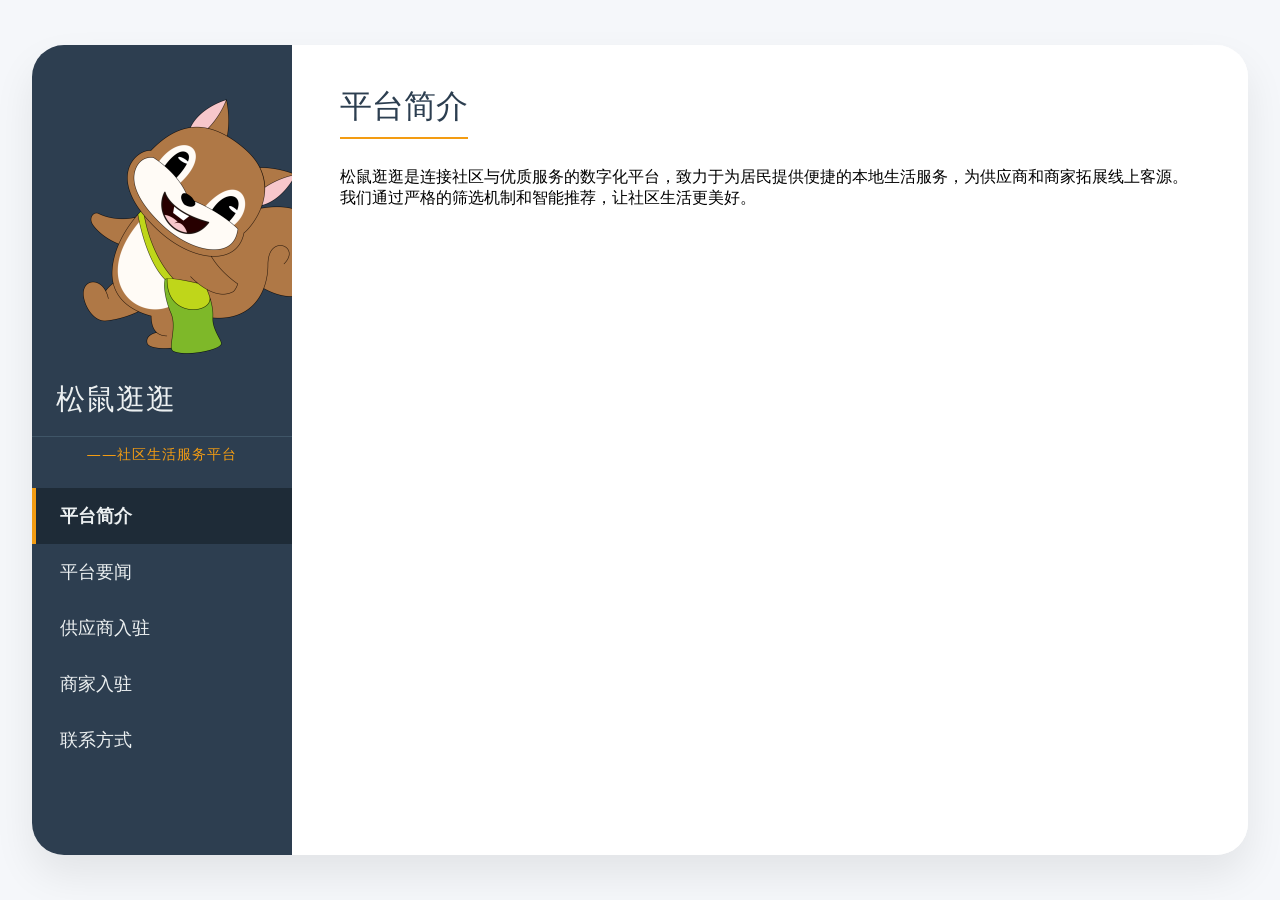
==== index.html @ 46974fdc "本地logo" ====
<!DOCTYPE html>
<html lang="zh-CN">
<head>
    <meta charset="UTF-8">
    <meta name="viewport" content="width=device-width, initial-scale=1.0">
    <title>松鼠逛逛 · 社区生活服务</title>
    <link rel="stylesheet" href="css/style.css">
    <!-- 天地图 API (使用您的密钥) -->
    <script type="text/javascript" src="https://api.tianditu.gov.cn/api?v=4.0&tk=0a38cebb8893c8ae603090f97803e3af"></script>
</head>
<body>
    <div class="container">
        <!-- 左侧固定菜单 -->
        <aside class="sidebar">
    <div class="logo-area">
        <img src="images/logo.png" alt="松鼠逛逛" class="logo-img">
        <span class="logo-text">松鼠逛逛</span>
    </div>
    <div class="slogan">——社区生活服务平台</div>
    <nav>
                <ul>
                    <li class="menu-item active" data-target="intro">平台简介</li>
                    <li class="menu-item" data-target="news">平台要闻</li>
                    <li class="menu-item" data-target="supplier">供应商入驻</li>
                    <li class="menu-item" data-target="merchant">商家入驻</li>
                    <li class="menu-item" data-target="contact">联系方式</li>
                </ul>
            </nav>
        </aside>

        <!-- 右侧主要内容区域 -->
        <main class="content" id="content-area">
            <!-- 平台简介 -->
            <div id="intro" class="page active">
                <h2>平台简介</h2>
                <p>松鼠逛逛是连接社区与优质服务的数字化平台，致力于为居民提供便捷的本地生活服务，为供应商和商家拓展线上客源。我们通过严格的筛选机制和智能推荐，让社区生活更美好。</p>
            </div>

            <!-- 平台要闻 (动态加载) -->
            <div id="news" class="page">
                <h2>平台要闻</h2>
                <div id="news-list"></div>
            </div>

            <!-- 供应商入驻表单 -->
            <div id="supplier" class="page">
                <h2>供应商入驻</h2>
                <form id="supplierForm">
                    <label>店铺名称 <input type="text" name="shopName" required></label>
                    <label>联系人电话 <input type="tel" name="contactPhone" required></label>
                    <div class="address-group">
                        <label>省市区</label>
                        <select id="supplierProvince" name="province" required></select>
                        <select id="supplierCity" name="city" required></select>
                        <select id="supplierDistrict" name="district" required></select>
                    </div>
                    <label>详细地址 <input type="text" name="detailAddress" required></label>
                    <button type="button" class="map-pick-btn" data-form="supplier">📍 地图选点</button>
                    <button type="submit">提交入驻申请</button>
                </form>
            </div>

            <!-- 商家入驻表单 -->
            <div id="merchant" class="page">
                <h2>商家入驻</h2>
                <form id="merchantForm">
                    <label>店铺名称 <input type="text" name="shopName" required></label>
                    <label>联系人电话 <input type="tel" name="contactPhone" required></label>
                    <div class="address-group">
                        <label>省市区</label>
                        <select id="merchantProvince" name="province" required></select>
                        <select id="merchantCity" name="city" required></select>
                        <select id="merchantDistrict" name="district" required></select>
                    </div>
                    <label>详细地址 <input type="text" name="detailAddress" required></label>
                    <button type="button" class="map-pick-btn" data-form="merchant">📍 地图选点</button>
                    <button type="submit">提交入驻申请</button>
                </form>
            </div>

            <!-- 平台联系方式 -->
            <div id="contact" class="page">
                <h2>平台联系方式</h2>
                <p>📞 电话：<strong>400-123-4567</strong>  （请修改为实际电话）</p>
                <p>📧 邮箱：<strong>contact@songu.com</strong>  （请修改为实际邮箱）</p>
                <p>🏢 地址：<strong>上海市浦东新区松鼠大厦18F</strong>  （请修改为实际地址）</p>
                <p>⏰ 服务时间：周一至周日 9:00 - 21:00</p>
            </div>
        </main>
    </div>

    <!-- 地图选点弹窗 -->
    <div id="mapModal" class="modal">
        <div class="modal-content">
            <span class="close">&times;</span>
            <div style="margin-bottom: 10px; display: flex; gap: 8px;">
                <input type="text" id="searchAddress" placeholder="输入地址搜索" style="flex:1; padding:8px; border:1px solid #ddd; border-radius:8px;">
                <button id="searchBtn" style="padding:8px 16px; background:#3498db; color:white; border:none; border-radius:8px; cursor:pointer;">搜索</button>
            </div>
            <div id="mapContainer" style="width:100%; height:400px;"></div>
            <p>点击地图上的位置，系统将自动填充省市区及详细地址</p>
        </div>
    </div>

    <script src="js/tianmap.js"></script>
    <script src="js/main.js"></script>
</body>
</html>
---- css/style.css ----
* {
    margin: 0;
    padding: 0;
    box-sizing: border-box;
    font-family: 'Segoe UI', Roboto, system-ui, sans-serif;
}

body {
    background: #f5f7fa;
    height: 100vh;
    display: flex;
    align-items: center;
    justify-content: center;
}

.container {
    display: flex;
    width: 1300px;
    max-width: 95vw;
    height: 90vh;
    min-height: 600px;
    background: white;
    border-radius: 32px;
    box-shadow: 0 20px 40px rgba(0,0,0,0.08);
    overflow: hidden;
}

/* 左侧菜单 */
.sidebar {
    width: 260px;
    background: #2d3e50;
    color: #ecf0f1;
    padding: 32px 0;
    display: flex;
    flex-direction: column;
    height: 100%;
    flex-shrink: 0;
}

.logo-area {
    padding: 0 24px 16px 24px;
    border-bottom: 1px solid #3f5567;
    margin-bottom: 8px;
}

.logo-text {
    font-size: 1.8rem;
    font-weight: 400;
    letter-spacing: 1px;
}

.slogan {
    color: #f39c12;
    font-size: 0.9rem;
    text-align: center;
    margin-bottom: 24px;
    letter-spacing: 1px;
}

.sidebar nav ul {
    list-style: none;
}

.menu-item {
    padding: 16px 24px;
    font-size: 1.1rem;
    cursor: pointer;
    transition: 0.2s;
    border-left: 4px solid transparent;
}

.menu-item:hover {
    background: #3f5567;
    border-left-color: #f39c12;
}

.menu-item.active {
    background: #1e2b37;
    border-left-color: #f39c12;
    font-weight: 600;
}

/* 右侧内容 */
.content {
    flex: 1;
    padding: 40px 48px;
    overflow-y: auto;
    background: #ffffff;
}

.page {
    display: none;
}

.page.active {
    display: block;
}

h2 {
    font-size: 2rem;
    font-weight: 500;
    margin-bottom: 28px;
    color: #2c3e50;
    border-bottom: 2px solid #f39c12;
    padding-bottom: 8px;
    display: inline-block;
}

/* 新闻列表 */
.news-item {
    background: #f8f9fc;
    border-radius: 16px;
    padding: 20px 24px;
    margin-bottom: 20px;
    box-shadow: 0 4px 12px rgba(0,0,0,0.02);
    transition: 0.15s;
    border-left: 6px solid #f39c12;
}

.news-header {
    cursor: pointer;
    transition: background 0.2s;
    border-radius: 8px;
    padding: 4px 0;
}

.news-header:hover {
    background: #f0f2f5;
}

.news-item h3 {
    font-size: 1.4rem;
    color: #2c3e50;
    margin-bottom: 8px;
}

.news-time {
    font-size: 0.9rem;
    color: #7f8c8d;
    margin-bottom: 12px;
}

.news-content {
    display: none;
    margin-top: 12px;
    padding-left: 16px;
    border-left: 3px solid #f39c12;
    line-height: 1.7;
    color: #34495e;
}

/* 表单样式 */
form {
    max-width: 600px;
    background: #f9f9fc;
    padding: 32px;
    border-radius: 24px;
    box-shadow: 0 8px 20px rgba(0,0,0,0.02);
}

form label {
    display: block;
    margin-bottom: 20px;
    font-weight: 500;
    color: #2d3e50;
}

form input, form select {
    width: 100%;
    padding: 12px 16px;
    margin-top: 6px;
    border: 1px solid #d0d9e4;
    border-radius: 12px;
    font-size: 1rem;
    background: white;
    transition: 0.15s;
}

form input:focus, form select:focus {
    outline: none;
    border-color: #f39c12;
    box-shadow: 0 0 0 3px rgba(243,156,18,0.1);
}

.address-group select {
    width: calc(33.33% - 6px);
    margin-right: 6px;
    display: inline-block;
}

.address-group select:last-child {
    margin-right: 0;
}

.map-pick-btn {
    background: #3498db;
    color: white;
    border: none;
    padding: 12px 24px;
    border-radius: 30px;
    font-size: 1rem;
    font-weight: 600;
    cursor: pointer;
    margin: 10px 0 20px 0;
    border: none;
    transition: 0.15s;
}

.map-pick-btn:hover {
    background: #2980b9;
}

button[type="submit"] {
    background: #f39c12;
    color: white;
    border: none;
    padding: 14px 28px;
    border-radius: 40px;
    font-size: 1.1rem;
    font-weight: 600;
    cursor: pointer;
    width: 100%;
    transition: 0.15s;
}

button[type="submit"]:hover {
    background: #e67e22;
}

/* 地图弹窗 */
.modal {
    display: none;
    position: fixed;
    z-index: 1000;
    left: 0;
    top: 0;
    width: 100%;
    height: 100%;
    background: rgba(0,0,0,0.5);
    align-items: center;
    justify-content: center;
}

.modal-content {
    background: white;
    width: 700px;
    max-width: 90%;
    border-radius: 28px;
    padding: 24px;
    position: relative;
}

.close {
    position: absolute;
    right: 24px;
    top: 16px;
    font-size: 28px;
    font-weight: 600;
    color: #aaa;
    cursor: pointer;
}

.close:hover {
    color: #333;
}

#mapContainer {
    border-radius: 16px;
    margin: 16px 0;
}

/* 手机端优化 */
@media (max-width: 800px) {
    .container {
        flex-direction: column;
        height: auto;
        border-radius: 0;
        min-height: auto;
    }
    .sidebar {
        width: 100%;
        height: auto;
        padding: 12px 8px;
    }
    .logo-area {
        padding: 0 12px 12px 12px;
    }
    .logo-text {
        font-size: 1.5rem;
    }
    .slogan {
        font-size: 0.8rem;
        margin-bottom: 12px;
    }
    .sidebar nav ul {
        display: flex;
        flex-wrap: wrap;
        justify-content: center;
        gap: 4px;
    }
    .menu-item {
        display: inline-block;
        width: auto;
        border-left: none;
        border-bottom: 3px solid transparent;
        padding: 8px 12px;
        font-size: 0.95rem;
    }
    .menu-item.active {
        border-bottom-color: #f39c12;
        background: none;
    }
    .content {
        padding: 16px;
        justify-content: flex-start;
    }
    h2 {
        font-size: 1.6rem;
        margin-bottom: 16px;
    }
    form {
        padding: 20px;
    }
    .address-group select {
        width: 100%;
        margin-right: 0;
        margin-bottom: 8px;
    }
    .map-pick-btn, button[type="submit"] {
        width: 100%;
    }
}
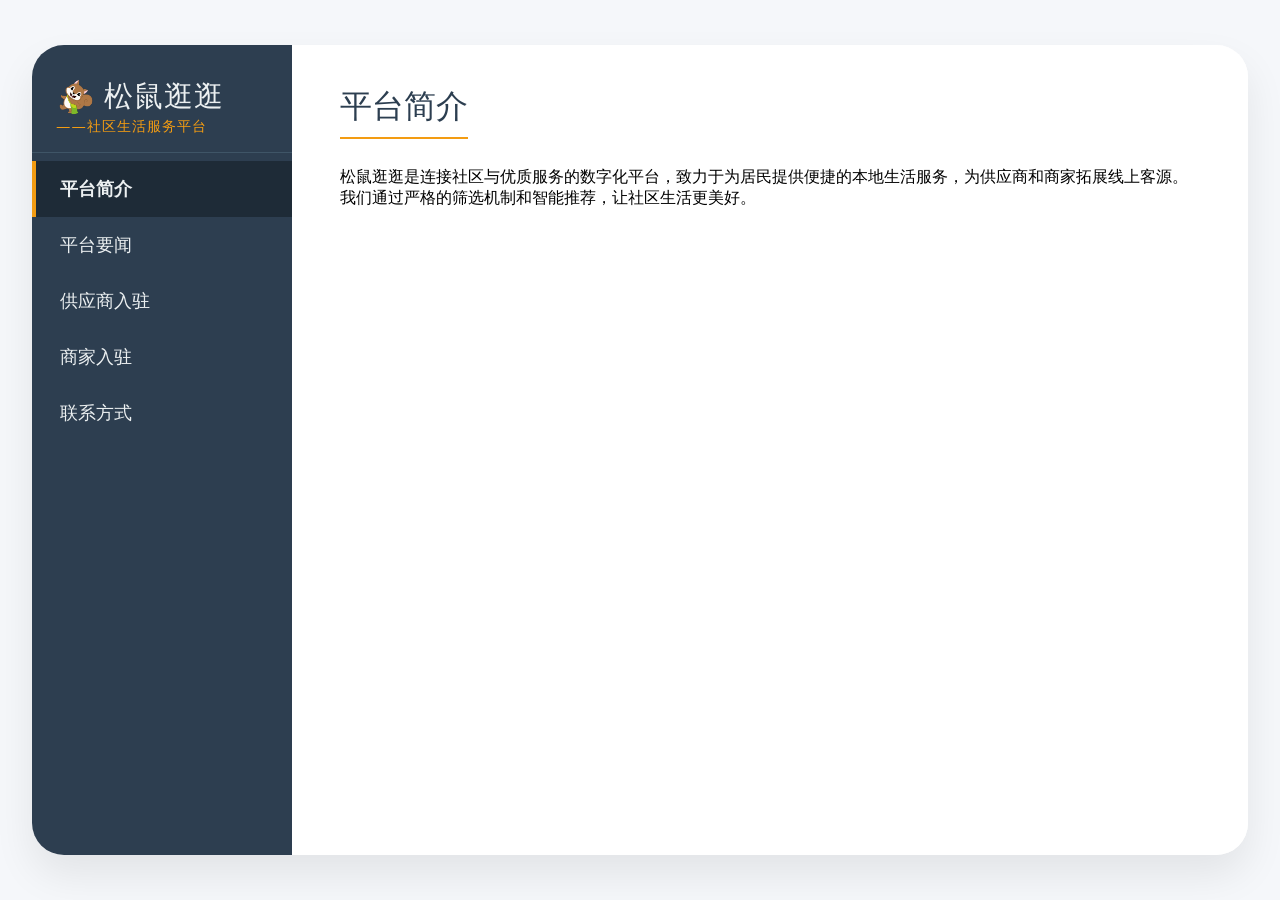
==== commit 4564f338: "更新 index.html" ====
--- a/index.html
+++ b/index.html
@@ -11,14 +11,14 @@
 <body>
     <div class="container">
         <!-- 左侧固定菜单 -->
-        <aside class="sidebar">
+<aside class="sidebar">
     <div class="logo-area">
         <img src="images/logo.png" alt="松鼠逛逛" class="logo-img">
         <span class="logo-text">松鼠逛逛</span>
+        <span class="slogan-inline">——社区生活服务平台</span>
     </div>
-    <div class="slogan">——社区生活服务平台</div>
-    <nav>
-                <ul>
+    <nav>   
+             <ul>
                     <li class="menu-item active" data-target="intro">平台简介</li>
                     <li class="menu-item" data-target="news">平台要闻</li>
                     <li class="menu-item" data-target="supplier">供应商入驻</li>
--- a/css/style.css
+++ b/css/style.css
@@ -38,23 +38,34 @@
 }
 
 .logo-area {
+    display: flex;
+    align-items: center;      /* 垂直居中对齐 */
+    flex-wrap: wrap;          /* 小屏幕允许换行 */
     padding: 0 24px 16px 24px;
     border-bottom: 1px solid #3f5567;
     margin-bottom: 8px;
 }
 
+.logo-img {
+    height: 40px;
+    width: auto;
+    margin-right: 8px;
+    vertical-align: middle;
+}
 .logo-text {
     font-size: 1.8rem;
     font-weight: 400;
     letter-spacing: 1px;
-}
-
-.slogan {
-    color: #f39c12;
-    font-size: 0.9rem;
-    text-align: center;
-    margin-bottom: 24px;
+    margin-right: 8px;        /* 与广告语的间距 */
+    vertical-align: middle;
+}
+
+.slogan-inline {
+    font-size: 0.9rem;        /* 小于主标题 */
+    color: #f39c12;           /* 橙色 */
     letter-spacing: 1px;
+    white-space: nowrap;      /* 默认不换行 */
+    vertical-align: middle;
 }
 
 .sidebar nav ul {
@@ -285,8 +296,15 @@
     .logo-area {
         padding: 0 12px 12px 12px;
     }
+    .logo-img {
+        height: 30px;
+    }
     .logo-text {
         font-size: 1.5rem;
+    }
+    .slogan-inline {
+        font-size: 0.8rem;
+        white-space: normal;   /* 小屏幕允许换行 */
     }
     .slogan {
         font-size: 0.8rem;
